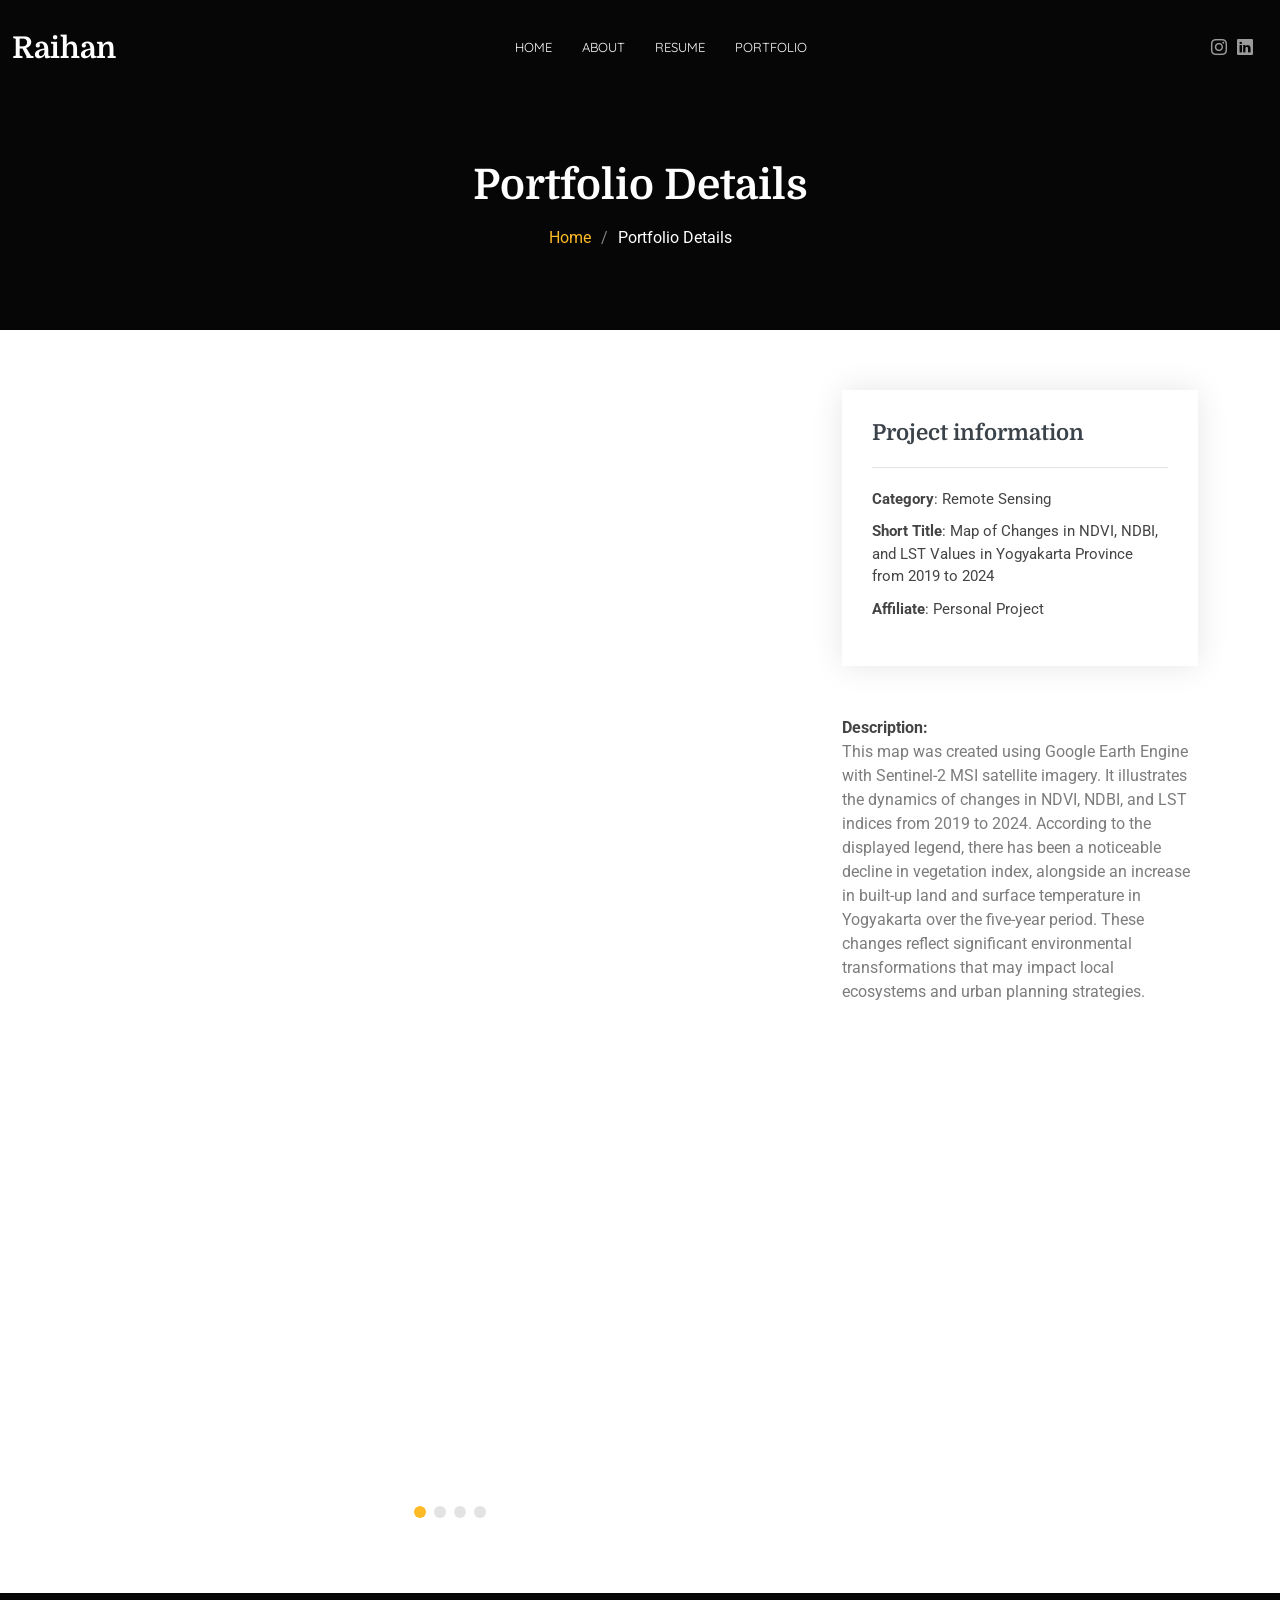
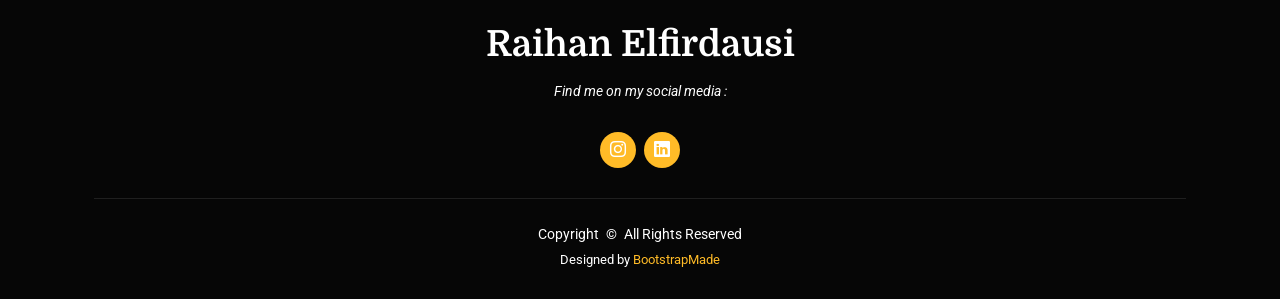
==== Bali3D - Copy.html @ c1185184 "upload awal" ====
<!DOCTYPE html>
<html lang="en">

<head>
  <meta charset="utf-8">
  <meta content="width=device-width, initial-scale=1.0" name="viewport">
  <title>Portfolio Details - Raihan Elfirdausi</title>
  <meta name="description" content="">
  <meta name="keywords" content="">

  <!-- Favicons -->
  <link href="assets/img/favicon.png" rel="icon">
  <link href="assets/img/apple-touch-icon.png" rel="apple-touch-icon">

  <!-- Fonts -->
  <link href="https://fonts.googleapis.com" rel="preconnect">
  <link href="https://fonts.gstatic.com" rel="preconnect" crossorigin>
  <link href="https://fonts.googleapis.com/css2?family=Roboto:ital,wght@0,100;0,300;0,400;0,500;0,700;0,900;1,100;1,300;1,400;1,500;1,700;1,900&family=Quicksand:wght@300;400;500;600;700&family=Domine:wght@400;500;600;700&display=swap" rel="stylesheet">

  <!-- Vendor CSS Files -->
  <link href="assets/vendor/bootstrap/css/bootstrap.min.css" rel="stylesheet">
  <link href="assets/vendor/bootstrap-icons/bootstrap-icons.css" rel="stylesheet">
  <link href="assets/vendor/aos/aos.css" rel="stylesheet">
  <link href="assets/vendor/swiper/swiper-bundle.min.css" rel="stylesheet">
  <link href="assets/vendor/glightbox/css/glightbox.min.css" rel="stylesheet">

  <!-- Main CSS File -->
  <link href="assets/css/main.css" rel="stylesheet">

  <!-- =======================================================
  * Template Name: Laura
  * Template URL: https://bootstrapmade.com/laura-free-creative-bootstrap-theme/
  * Updated: Aug 07 2024 with Bootstrap v5.3.3
  * Author: BootstrapMade.com
  * License: https://bootstrapmade.com/license/
  ======================================================== -->
</head>

<body class="portfolio-details-page">

  <header id="header" class="header d-flex align-items-center fixed-top">
    <div class="container-fluid position-relative d-flex align-items-center justify-content-between">

      <a href="index.html" class="logo d-flex align-items-center me-auto me-xl-0">
        <!-- Uncomment the line below if you also wish to use an image logo -->
        <!-- <img src="assets/img/logo.png" alt=""> -->
        <h1 class="sitename">Raihan</h1>
      </a>

      <nav id="navmenu" class="navmenu">
        <ul>
          <li><a href="index.html">Home</a></li>
          <li><a href="index.html">About</a></li>
          <li><a href="index.html">Resume</a></li>
          <li><a href="index.html">Portfolio</a></li>
         
        <i class="mobile-nav-toggle d-xl-none bi bi-list"></i>
      </nav>

      <div class="header-social-links">
        <a href="https://www.instagram.com/raihanelfirdaus/"><i class="bi bi-instagram"></i></a>
        <a href="https://www.linkedin.com/in/raihan-elfirdausi/"><i class="bi bi-linkedin"></i></a>
      </div>

    </div>
  </header>

  <main class="main">

    <!-- Page Title -->
    <div class="page-title dark-background">
      <div class="container position-relative">
        <h1>Portfolio Details</h1>
        <p> </p>
        <nav class="breadcrumbs">
          <ol>
            <li><a href="index.html">Home</a></li>
            <li class="current">Portfolio Details</li>
          </ol>
        </nav>
      </div>
    </div><!-- End Page Title -->

    <!-- Portfolio Details Section -->
    <section id="portfolio-details" class="portfolio-details section">

      <div class="container" data-aos="fade-up" data-aos-delay="100">

        <div class="row gy-4">

          <div class="col-lg-8">
            <div class="portfolio-details-slider swiper init-swiper">

              <script type="application/json" class="swiper-config">
                {
                  "loop": true,
                  "speed": 600,
                  "autoplay": {
                    "delay": 5000
                  },
                  "slidesPerView": "auto",
                  "pagination": {
                    "el": ".swiper-pagination",
                    "type": "bullets",
                    "clickable": true
                  }
                }
              </script>

              <div class="swiper-wrapper align-items-center">

                <div class="swiper-slide">
                  <img src="assets/img/portfolio/IndeksYogyakarta.png" alt="">
                </div>


              </div>
              <div class="swiper-pagination"></div>
            </div>
          </div>

          <div class="col-lg-4">
            <div class="portfolio-info" data-aos="fade-up" data-aos-delay="200">
              <h3>Project information</h3>
              <ul>
                <li><strong>Category</strong>: Remote Sensing</li>
                <li><strong>Short Title</strong>: Map of Changes in NDVI, NDBI, and LST Values in Yogyakarta Province from 2019 to 2024</li>
                <li><strong>Affiliate</strong>: Personal Project</li>
              </ul>
            </div>
            <div class="portfolio-description" data-aos="fade-up" data-aos-delay="300">
              <h2></h2>
              <strong>Description:</strong></li>
              <p>
                This map was created using Google Earth Engine with Sentinel-2 MSI satellite imagery. It illustrates the dynamics of changes in NDVI, NDBI, and LST indices from 2019 to 2024. According to the displayed legend, there has been a noticeable decline in vegetation index, alongside an increase in built-up land and surface temperature in Yogyakarta over the five-year period. These changes reflect significant environmental transformations that may impact local ecosystems and urban planning strategies.
              </p>
            </div>
          </div>

        </div>

      </div>

    </section><!-- /Portfolio Details Section -->
  <!-- Portfolio Details Section -->
  <section id="portfolio-details" class="portfolio-details section">

    <div class="container" data-aos="fade-up" data-aos-delay="100">

      <div class="row gy-4">

        <div class="col-lg-8">
          <div class="portfolio-details-slider swiper init-swiper">

            <script type="application/json" class="swiper-config">
              {
                "loop": true,
                "speed": 600,
                "autoplay": {
                  "delay": 5000
                },
                "slidesPerView": "auto",
                "pagination": {
                  "el": ".swiper-pagination",
                  "type": "bullets",
                  "clickable": true
                }
              }
            </script>

            <div class="swiper-wrapper align-items-center">

              <div class="swiper-slide">
                <img src="assets/img/portfolio/Peta Perubahan Luasan Mangrove Rempang 2019-2024.png" alt="">
              </div>

              <div class="swiper-slide">
                <img src="assets/img/portfolio/GEE Blue Carbon Teluk Benoa.png" alt="">
              </div>

              <div class="swiper-slide">
                <img src="assets/img/portfolio/Peta Contour Bali.png" alt="">
              </div>

              <div class="swiper-slide">
                <img src="assets/img/portfolio/books-1.jpg" alt="">
              </div>

            </div>
            <div class="swiper-pagination"></div>
          </div>
        </div>
  </main>

  <footer id="footer" class="footer position-relative dark-background">
    <div class="container">
      <h3 class="sitename">Raihan Elfirdausi<br></h3>
      <p>Find me on my social media :</p>
      <div class="social-links d-flex justify-content-center">
        <a href="https://www.instagram.com/raihanelfirdaus/"><i class="bi bi-instagram"></i></a>
        <a href="https://www.linkedin.com/in/raihan-elfirdausi/"><i class="bi bi-linkedin"></i></a>
      </div>
      <div class="container">
        <div class="copyright">
          <span>Copyright</span> <strong class="px-1 sitename">©</strong> <span>All Rights Reserved</span>
        </div>
        <div class="credits">
          <!-- All the links in the footer should remain intact. -->
          <!-- You can delete the links only if you've purchased the pro version. -->
          <!-- Licensing information: https://bootstrapmade.com/license/ -->
          <!-- Purchase the pro version with working PHP/AJAX contact form: [buy-url] -->
          Designed by <a href="https://bootstrapmade.com/">BootstrapMade</a>
        </div>
      </div>
    </div>
  </footer>

  <!-- Scroll Top -->
  <a href="#" id="scroll-top" class="scroll-top d-flex align-items-center justify-content-center"><i class="bi bi-arrow-up-short"></i></a>

  <!-- Preloader -->
  <div id="preloader"></div>

  <!-- Vendor JS Files -->
  <script src="assets/vendor/bootstrap/js/bootstrap.bundle.min.js"></script>
  <script src="assets/vendor/php-email-form/validate.js"></script>
  <script src="assets/vendor/aos/aos.js"></script>
  <script src="assets/vendor/swiper/swiper-bundle.min.js"></script>
  <script src="assets/vendor/glightbox/js/glightbox.min.js"></script>
  <script src="assets/vendor/imagesloaded/imagesloaded.pkgd.min.js"></script>
  <script src="assets/vendor/isotope-layout/isotope.pkgd.min.js"></script>

  <!-- Main JS File -->
  <script src="assets/js/main.js"></script>

</body>

</html>
---- assets/css/main.css ----
/**
* Template Name: Laura
* Template URL: https://bootstrapmade.com/laura-free-creative-bootstrap-theme/
* Updated: Aug 07 2024 with Bootstrap v5.3.3
* Author: BootstrapMade.com
* License: https://bootstrapmade.com/license/
*/

/*--------------------------------------------------------------
# Font & Color Variables
# Help: https://bootstrapmade.com/color-system/
--------------------------------------------------------------*/
/* Fonts */
:root {
  --default-font: "Roboto",  system-ui, -apple-system, "Segoe UI", Roboto, "Helvetica Neue", Arial, "Noto Sans", "Liberation Sans", sans-serif, "Apple Color Emoji", "Segoe UI Emoji", "Segoe UI Symbol", "Noto Color Emoji";
  --heading-font: "Domine",  sans-serif;
  --nav-font: "Quicksand",  sans-serif;
}

/* Global Colors - The following color variables are used throughout the website. Updating them here will change the color scheme of the entire website */
:root { 
  --background-color: #ffffff; /* Background color for the entire website, including individual sections */
  --default-color: #444444; /* Default color used for the majority of the text content across the entire website */
  --heading-color: #3b434a; /* Color for headings, subheadings and title throughout the website */
  --accent-color: #ffbb27; /* Accent color that represents your brand on the website. It's used for buttons, links, and other elements that need to stand out */
  --surface-color: #ffffff; /* The surface color is used as a background of boxed elements within sections, such as cards, icon boxes, or other elements that require a visual separation from the global background. */
  --contrast-color: #000000; /* Contrast color for text, ensuring readability against backgrounds of accent, heading, or default colors. */
}

/* Nav Menu Colors - The following color variables are used specifically for the navigation menu. They are separate from the global colors to allow for more customization options */
:root {
  --nav-color: #ffffff;  /* The default color of the main navmenu links */
  --nav-hover-color: #ffbb27; /* Applied to main navmenu links when they are hovered over or active */
  --nav-mobile-background-color: #ffffff; /* Used as the background color for mobile navigation menu */
  --nav-dropdown-background-color: #ffffff; /* Used as the background color for dropdown items that appear when hovering over primary navigation items */
  --nav-dropdown-color: #444444; /* Used for navigation links of the dropdown items in the navigation menu. */
  --nav-dropdown-hover-color: #ffbb27; /* Similar to --nav-hover-color, this color is applied to dropdown navigation links when they are hovered over. */
}

/* Color Presets - These classes override global colors when applied to any section or element, providing reuse of the sam color scheme. */

.light-background {
  --background-color: #f9f9f9;
  --surface-color: #ffffff;
}

.dark-background {
  --background-color: #060606;
  --default-color: #ffffff;
  --heading-color: #ffffff;
  --surface-color: #252525;
  --contrast-color: #ffffff;
}

/* Smooth scroll */
:root {
  scroll-behavior: smooth;
}

/*--------------------------------------------------------------
# General Styling & Shared Classes
--------------------------------------------------------------*/
body {
  color: var(--default-color);
  background-color: var(--background-color);
  font-family: var(--default-font);
}

a {
  color: var(--accent-color);
  text-decoration: none;
  transition: 0.3s;
}

a:hover {
  color: color-mix(in srgb, var(--accent-color), transparent 25%);
  text-decoration: none;
}

h1,
h2,
h3,
h4,
h5,
h6 {
  color: var(--heading-color);
  font-family: var(--heading-font);
}

/* PHP Email Form Messages
------------------------------*/
.php-email-form .error-message {
  display: none;
  background: #df1529;
  color: #ffffff;
  text-align: left;
  padding: 15px;
  margin-bottom: 24px;
  font-weight: 600;
}

.php-email-form .sent-message {
  display: none;
  color: #ffffff;
  background: #059652;
  text-align: center;
  padding: 15px;
  margin-bottom: 24px;
  font-weight: 600;
}

.php-email-form .loading {
  display: none;
  background: var(--surface-color);
  text-align: center;
  padding: 15px;
  margin-bottom: 24px;
}

.php-email-form .loading:before {
  content: "";
  display: inline-block;
  border-radius: 50%;
  width: 24px;
  height: 24px;
  margin: 0 10px -6px 0;
  border: 3px solid var(--accent-color);
  border-top-color: var(--surface-color);
  animation: php-email-form-loading 1s linear infinite;
}

@keyframes php-email-form-loading {
  0% {
    transform: rotate(0deg);
  }

  100% {
    transform: rotate(360deg);
  }
}

/*--------------------------------------------------------------
# Global Header
--------------------------------------------------------------*/
.header {
  --background-color: rgba(0, 0, 0, 0);
  --default-color: #ffffff;
  --heading-color: #ffffff;
  color: var(--default-color);
  background-color: var(--background-color);
  padding: 20px 0;
  transition: all 0.5s;
  z-index: 997;
}

.header .logo {
  line-height: 1;
}

.header .logo img {
  max-height: 36px;
  margin-right: 8px;
}

.header .logo h1 {
  font-size: 30px;
  margin: 0;
  font-weight: 700;
  color: var(--heading-color);
}

.header .header-social-links {
  padding-right: 15px;
}

.header .header-social-links a {
  color: color-mix(in srgb, var(--default-color), transparent 40%);
  padding-left: 6px;
  display: inline-block;
  transition: 0.3s;
  font-size: 16px;
}

.header .header-social-links a:hover {
  color: var(--accent-color);
}

.header .header-social-links a i {
  line-height: 0px;
}

@media (max-width: 1200px) {
  .header .logo {
    order: 1;
  }

  .header .header-social-links {
    order: 2;
  }

  .header .navmenu {
    order: 3;
  }
}

.scrolled .header {
  box-shadow: 0px 0 18px rgba(0, 0, 0, 0.1);
  padding: 12px 0;
}

/* Global Header on Scroll
------------------------------*/
.scrolled .header {
  --background-color: rgba(0, 0, 0, 0.8);
}

/*--------------------------------------------------------------
# Navigation Menu
--------------------------------------------------------------*/
/* Navmenu - Desktop */
@media (min-width: 1200px) {
  .navmenu {
    padding: 0;
  }

  .navmenu ul {
    margin: 0;
    padding: 0;
    display: flex;
    list-style: none;
    align-items: center;
  }

  .navmenu li {
    position: relative;
  }

  .navmenu a,
  .navmenu a:focus {
    color: var(--nav-color);
    padding: 18px 15px;
    font-size: 13px;
    text-transform: uppercase;
    font-family: var(--nav-font);
    font-weight: 400;
    display: flex;
    align-items: center;
    justify-content: space-between;
    white-space: nowrap;
    transition: 0.3s;
  }

  .navmenu a i,
  .navmenu a:focus i {
    font-size: 12px;
    line-height: 0;
    margin-left: 5px;
    transition: 0.3s;
  }

  .navmenu li:last-child a {
    padding-right: 0;
  }

  .navmenu li:hover>a,
  .navmenu .active,
  .navmenu .active:focus {
    color: var(--nav-hover-color);
  }

  .navmenu .dropdown ul {
    margin: 0;
    padding: 10px 0;
    background: var(--nav-dropdown-background-color);
    display: block;
    position: absolute;
    visibility: hidden;
    left: 14px;
    top: 130%;
    opacity: 0;
    transition: 0.3s;
    border-radius: 4px;
    z-index: 99;
    box-shadow: 0px 0px 30px rgba(0, 0, 0, 0.1);
  }

  .navmenu .dropdown ul li {
    min-width: 200px;
  }

  .navmenu .dropdown ul a {
    padding: 10px 20px;
    font-size: 15px;
    text-transform: none;
    color: var(--nav-dropdown-color);
  }

  .navmenu .dropdown ul a i {
    font-size: 12px;
  }

  .navmenu .dropdown ul a:hover,
  .navmenu .dropdown ul .active:hover,
  .navmenu .dropdown ul li:hover>a {
    color: var(--nav-dropdown-hover-color);
  }

  .navmenu .dropdown:hover>ul {
    opacity: 1;
    top: 100%;
    visibility: visible;
  }

  .navmenu .dropdown .dropdown ul {
    top: 0;
    left: -90%;
    visibility: hidden;
  }

  .navmenu .dropdown .dropdown:hover>ul {
    opacity: 1;
    top: 0;
    left: -100%;
    visibility: visible;
  }
}

/* Navmenu - Mobile */
@media (max-width: 1199px) {
  .mobile-nav-toggle {
    color: var(--nav-color);
    font-size: 28px;
    line-height: 0;
    margin-right: 10px;
    cursor: pointer;
    transition: color 0.3s;
  }

  .navmenu {
    padding: 0;
    z-index: 9997;
  }

  .navmenu ul {
    display: none;
    list-style: none;
    position: absolute;
    inset: 60px 20px 20px 20px;
    padding: 10px 0;
    margin: 0;
    border-radius: 6px;
    background-color: var(--nav-mobile-background-color);
    overflow-y: auto;
    transition: 0.3s;
    z-index: 9998;
    box-shadow: 0px 0px 30px rgba(0, 0, 0, 0.1);
  }

  .navmenu a,
  .navmenu a:focus {
    color: var(--nav-dropdown-color);
    padding: 10px 20px;
    font-family: var(--nav-font);
    font-size: 17px;
    font-weight: 500;
    display: flex;
    align-items: center;
    justify-content: space-between;
    white-space: nowrap;
    transition: 0.3s;
  }

  .navmenu a i,
  .navmenu a:focus i {
    font-size: 12px;
    line-height: 0;
    margin-left: 5px;
    width: 30px;
    height: 30px;
    display: flex;
    align-items: center;
    justify-content: center;
    border-radius: 50%;
    transition: 0.3s;
    background-color: color-mix(in srgb, var(--accent-color), transparent 90%);
  }

  .navmenu a i:hover,
  .navmenu a:focus i:hover {
    background-color: var(--accent-color);
    color: var(--contrast-color);
  }

  .navmenu a:hover,
  .navmenu .active,
  .navmenu .active:focus {
    color: var(--nav-dropdown-hover-color);
  }

  .navmenu .active i,
  .navmenu .active:focus i {
    background-color: var(--accent-color);
    color: var(--contrast-color);
    transform: rotate(180deg);
  }

  .navmenu .dropdown ul {
    position: static;
    display: none;
    z-index: 99;
    padding: 10px 0;
    margin: 10px 20px;
    background-color: var(--nav-dropdown-background-color);
    border: 1px solid color-mix(in srgb, var(--default-color), transparent 90%);
    box-shadow: none;
    transition: all 0.5s ease-in-out;
  }

  .navmenu .dropdown ul ul {
    background-color: rgba(33, 37, 41, 0.1);
  }

  .navmenu .dropdown>.dropdown-active {
    display: block;
    background-color: rgba(33, 37, 41, 0.03);
  }

  .mobile-nav-active {
    overflow: hidden;
  }

  .mobile-nav-active .mobile-nav-toggle {
    color: #fff;
    position: absolute;
    font-size: 32px;
    top: 15px;
    right: 15px;
    margin-right: 0;
    z-index: 9999;
  }

  .mobile-nav-active .navmenu {
    position: fixed;
    overflow: hidden;
    inset: 0;
    background: rgba(33, 37, 41, 0.8);
    transition: 0.3s;
  }

  .mobile-nav-active .navmenu>ul {
    display: block;
  }
}

/*--------------------------------------------------------------
# Global Footer
--------------------------------------------------------------*/
.footer {
  color: var(--default-color);
  background-color: var(--background-color);
  font-size: 14px;
  text-align: center;
  padding: 30px 0;
  position: relative;
}

.footer h3 {
  font-size: 36px;
  font-weight: 700;
  position: relative;
  padding: 0;
  margin: 0 0 15px 0;
}

.footer p {
  font-size: 15;
  font-style: italic;
  padding: 0;
  margin: 0 0 30px 0;
}

.footer .social-links {
  margin: 0 0 30px 0;
}

.footer .social-links a {
  font-size: 16px;
  display: flex;
  align-items: center;
  justify-content: center;
  background: var(--accent-color);
  color: var(--contrast-color);
  line-height: 1;
  margin: 0 4px;
  border-radius: 50%;
  text-align: center;
  width: 36px;
  height: 36px;
  transition: 0.3s;
}

.footer .social-links a:hover {
  background: color-mix(in srgb, var(--accent-color), transparent 20%);
  text-decoration: none;
}

.footer .copyright {
  padding-top: 25px;
  border-top: 1px solid color-mix(in srgb, var(--default-color), transparent 90%);
}

.footer .credits {
  font-size: 13px;
  padding-top: 5px;
}

/*--------------------------------------------------------------
# Preloader
--------------------------------------------------------------*/
#preloader {
  position: fixed;
  inset: 0;
  z-index: 999999;
  overflow: hidden;
  background: var(--background-color);
  transition: all 0.6s ease-out;
}

#preloader:before {
  content: "";
  position: fixed;
  top: calc(50% - 30px);
  left: calc(50% - 30px);
  border: 6px solid #ffffff;
  border-color: var(--accent-color) transparent var(--accent-color) transparent;
  border-radius: 50%;
  width: 60px;
  height: 60px;
  animation: animate-preloader 1.5s linear infinite;
}

@keyframes animate-preloader {
  0% {
    transform: rotate(0deg);
  }

  100% {
    transform: rotate(360deg);
  }
}

/*--------------------------------------------------------------
# Scroll Top Button
--------------------------------------------------------------*/
.scroll-top {
  position: fixed;
  visibility: hidden;
  opacity: 0;
  right: 15px;
  bottom: -15px;
  z-index: 99999;
  background-color: var(--accent-color);
  width: 44px;
  height: 44px;
  border-radius: 50px;
  transition: all 0.4s;
}

.scroll-top i {
  font-size: 24px;
  color: var(--contrast-color);
  line-height: 0;
}

.scroll-top:hover {
  background-color: color-mix(in srgb, var(--accent-color), transparent 20%);
  color: var(--contrast-color);
}

.scroll-top.active {
  visibility: visible;
  opacity: 1;
  bottom: 15px;
}

/*--------------------------------------------------------------
# Disable aos animation delay on mobile devices
--------------------------------------------------------------*/
@media screen and (max-width: 768px) {
  [data-aos-delay] {
    transition-delay: 0 !important;
  }
}

/*--------------------------------------------------------------
# Global Page Titles & Breadcrumbs
--------------------------------------------------------------*/
.page-title {
  color: var(--default-color);
  background-color: var(--background-color);
  background-size: cover;
  background-position: center;
  background-repeat: no-repeat;
  padding: 160px 0 80px 0;
  text-align: center;
  position: relative;
}

.page-title h1 {
  font-size: 42px;
  font-weight: 700;
  margin-bottom: 10px;
}

.page-title .breadcrumbs ol {
  display: flex;
  flex-wrap: wrap;
  list-style: none;
  justify-content: center;
  padding: 0;
  margin: 0;
  font-size: 16px;
  font-weight: 400;
}

.page-title .breadcrumbs ol li+li {
  padding-left: 10px;
}

.page-title .breadcrumbs ol li+li::before {
  content: "/";
  display: inline-block;
  padding-right: 10px;
  color: color-mix(in srgb, var(--default-color), transparent 50%);
}

/*--------------------------------------------------------------
# Global Sections
--------------------------------------------------------------*/
section,
.section {
  color: var(--default-color);
  background-color: var(--background-color);
  padding: 60px 0;
  scroll-margin-top: 80px;
  overflow: clip;
}

@media (max-width: 1199px) {

  section,
  .section {
    scroll-margin-top: 60px;
  }
}

/*--------------------------------------------------------------
# Global Section Titles
--------------------------------------------------------------*/
.section-title {
  text-align: center;
  padding: 30px 0;
  margin-bottom: 30px;
  position: relative;
}

.section-title h2 {
  font-size: 32px;
  font-weight: 700;
  text-transform: uppercase;
  margin-bottom: 20px;
  padding-bottom: 0;
  position: relative;
  z-index: 2;
}

.section-title span {
  position: absolute;
  top: 4px;
  color: color-mix(in srgb, var(--heading-color), transparent 95%);
  left: 0;
  right: 0;
  z-index: 1;
  font-weight: 700;
  font-size: 52px;
  text-transform: uppercase;
  line-height: 1;
}

.section-title p {
  margin-bottom: 0;
  position: relative;
  z-index: 2;
}

@media (max-width: 575px) {
  .section-title h2 {
    font-size: 28px;
    margin-bottom: 15px;
  }

  .section-title span {
    font-size: 38px;
  }
}

/*--------------------------------------------------------------
# Hero Section
--------------------------------------------------------------*/
.hero {
  width: 100%;
  min-height: 100vh;
  position: relative;
  padding: 120px 0 60px 0;
  display: flex;
  align-items: center;
  justify-content: center;
}

.hero:before {
  content: "";
  background: color-mix(in srgb, var(--background-color), transparent 30%);
  position: absolute;
  inset: 0;
  z-index: 2;
}

.hero img {
  position: absolute;
  inset: 0;
  display: block;
  width: 100%;
  height: 100%;
  object-fit: cover;
  z-index: 1;
}

.hero .container {
  position: relative;
  z-index: 3;
}

.hero h2 {
  margin: 0;
  font-size: 36px;
  font-weight: 700;
  line-height: 56px;
}

.hero p {
  color: color-mix(in srgb, var(--default-color), transparent 20%);
  margin: 10px 0 0 0;
  font-size: 16px;
  font-weight: 500;
  letter-spacing: 1px;
}

@media (max-width: 640px) {
  .hero h1 {
    font-size: 30px;
    line-height: 36px;
  }
}

.hero .btn-scroll {
  transition: 0.4s;
  color: color-mix(in srgb, var(--default-color), transparent 60%);
  display: block;
  margin-top: 30px;
  animation: btn-up-down 1s ease-in-out infinite alternate-reverse both;
}

.hero .btn-scroll i {
  font-size: 48px;
}

.hero .btn-scroll:hover {
  color: var(--accent-color);
}

@keyframes btn-up-down {
  0% {
    transform: translateY(5px);
  }

  100% {
    transform: translateY(-5px);
  }
}

/*--------------------------------------------------------------
# About Section
--------------------------------------------------------------*/
.about .content h2 {
  font-weight: 700;
  font-size: 24px;
}

.about .content ul {
  list-style: none;
  padding: 0;
}

.about .content ul li {
  margin-bottom: 20px;
  display: flex;
  align-items: center;
}

.about .content ul strong {
  margin-right: 10px;
}

.about .content ul i {
  font-size: 16px;
  margin-right: 5px;
  color: var(--accent-color);
  line-height: 0;
}

/*--------------------------------------------------------------
# Resume Section
--------------------------------------------------------------*/
.resume .resume-title {
  color: var(--heading-color);
  font-size: 26px;
  font-weight: 700;
  margin-top: 20px;
  margin-bottom: 20px;
}

.resume .resume-item {
  padding: 0 0 20px 20px;
  margin-top: -2px;
  border-left: 2px solid var(--accent-color);
  position: relative;
}

.resume .resume-item h4 {
  line-height: 18px;
  font-size: 18px;
  font-weight: 600;
  text-transform: uppercase;
  color: color-mix(in srgb, var(--default-color), transparent 20%);
  margin-bottom: 10px;
}

.resume .resume-item h5 {
  font-size: 16px;
  padding: 5px 15px;
  display: inline-block;
  font-weight: 600;
  margin-bottom: 10px;
}

.resume .resume-item ul {
  padding-left: 20px;
}

.resume .resume-item ul li {
  padding-bottom: 10px;
}

.resume .resume-item:last-child {
  padding-bottom: 0;
}

.resume .resume-item::before {
  content: "";
  position: absolute;
  width: 16px;
  height: 16px;
  border-radius: 50px;
  left: -9px;
  top: 0;
  background: var(--background-color);
  border: 2px solid var(--accent-color);
}

/*--------------------------------------------------------------
# Services Section
--------------------------------------------------------------*/
.services .service-item {
  background-color: var(--surface-color);
  box-shadow: 0px 0 25px 0 rgba(0, 0, 0, 0.1);
  padding: 50px 30px;
  transition: all 0.3s ease-in-out;
  height: 100%;
  position: relative;
  z-index: 1;
}

.services .service-item:before {
  content: "";
  position: absolute;
  background: var(--accent-color);
  inset: 100% 0 0 0;
  transition: all 0.3s;
  z-index: -1;
}

.services .service-item .icon {
  margin-bottom: 10px;
}

.services .service-item .icon i {
  color: var(--accent-color);
  font-size: 36px;
  transition: ease-in-out 0.3s;
}

.services .service-item h4 {
  font-weight: 700;
  margin-bottom: 15px;
  font-size: 20px;
}

.services .service-item h4 a {
  color: var(--heading-color);
  transition: ease-in-out 0.3s;
}

.services .service-item p {
  line-height: 24px;
  font-size: 14px;
  margin-bottom: 0;
  transition: ease-in-out 0.3s;
}

.services .service-item:hover h4 a,
.services .service-item:hover .icon i,
.services .service-item:hover p {
  color: var(--contrast-color);
}

.services .service-item:hover:before {
  background: var(--accent-color);
  inset: 0;
  border-radius: 0px;
}

/*--------------------------------------------------------------
# Testimonials Section
--------------------------------------------------------------*/
.testimonials {
  padding: 80px 0;
  position: relative;
}

.testimonials:before {
  content: "";
  background: color-mix(in srgb, var(--background-color), transparent 30%);
  position: absolute;
  inset: 0;
  z-index: 2;
}

.testimonials .testimonials-bg {
  position: absolute;
  inset: 0;
  display: block;
  width: 100%;
  height: 100%;
  object-fit: cover;
  z-index: 1;
}

.testimonials .container {
  position: relative;
  z-index: 3;
}

.testimonials .testimonials-carousel,
.testimonials .testimonials-slider {
  overflow: hidden;
}

.testimonials .testimonial-item {
  text-align: center;
}

.testimonials .testimonial-item .testimonial-img {
  width: 100px;
  border-radius: 50%;
  border: 6px solid color-mix(in srgb, var(--default-color), transparent 85%);
  margin: 0 auto;
}

.testimonials .testimonial-item h3 {
  font-size: 20px;
  font-weight: bold;
  margin: 10px 0 5px 0;
}

.testimonials .testimonial-item h4 {
  font-size: 14px;
  margin: 0 0 15px 0;
  color: color-mix(in srgb, var(--default-color), transparent 40%);
}

.testimonials .testimonial-item .stars {
  margin-bottom: 15px;
}

.testimonials .testimonial-item .stars i {
  color: #ffc107;
  margin: 0 1px;
}

.testimonials .testimonial-item .quote-icon-left,
.testimonials .testimonial-item .quote-icon-right {
  color: color-mix(in srgb, var(--default-color), transparent 40%);
  font-size: 26px;
  line-height: 0;
}

.testimonials .testimonial-item .quote-icon-left {
  display: inline-block;
  left: -5px;
  position: relative;
}

.testimonials .testimonial-item .quote-icon-right {
  display: inline-block;
  right: -5px;
  position: relative;
  top: 10px;
  transform: scale(-1, -1);
}

.testimonials .testimonial-item p {
  font-style: italic;
  margin: 0 auto 15px auto;
}

.testimonials .swiper-wrapper {
  height: auto;
}

.testimonials .swiper-pagination {
  margin-top: 20px;
  position: relative;
}

.testimonials .swiper-pagination .swiper-pagination-bullet {
  width: 12px;
  height: 12px;
  background-color: color-mix(in srgb, var(--default-color), transparent 50%);
  opacity: 0.5;
}

.testimonials .swiper-pagination .swiper-pagination-bullet-active {
  background-color: var(--default-color);
  opacity: 1;
}

@media (min-width: 992px) {
  .testimonials .testimonial-item p {
    width: 80%;
  }
}

/*--------------------------------------------------------------
# Portfolio Section
--------------------------------------------------------------*/
.portfolio .portfolio-filters {
  padding: 0;
  margin: 0 auto 20px auto;
  list-style: none;
  text-align: center;
}

.portfolio .portfolio-filters li {
  cursor: pointer;
  display: inline-block;
  padding: 0;
  font-size: 18px;
  font-weight: 400;
  margin: 0 10px;
  line-height: 1;
  margin-bottom: 5px;
  transition: all 0.3s ease-in-out;
}

.portfolio .portfolio-filters li:hover,
.portfolio .portfolio-filters li.filter-active {
  color: var(--accent-color);
}

.portfolio .portfolio-filters li:first-child {
  margin-left: 0;
}

.portfolio .portfolio-filters li:last-child {
  margin-right: 0;
}

@media (max-width: 575px) {
  .portfolio .portfolio-filters li {
    font-size: 14px;
    margin: 0 5px;
  }
}

.portfolio .portfolio-content {
  position: relative;
  overflow: hidden;
}

.portfolio .portfolio-content img {
  transition: 0.3s;
}

.portfolio .portfolio-content .portfolio-info {
  opacity: 0;
  position: absolute;
  inset: 0;
  z-index: 3;
  transition: all ease-in-out 0.3s;
  background: rgba(0, 0, 0, 0.6);
  padding: 15px;
}

.portfolio .portfolio-content .portfolio-info h4 {
  font-size: 14px;
  padding: 5px 10px;
  font-weight: 400;
  color: #ffffff;
  display: inline-block;
  background-color: var(--accent-color);
}

.portfolio .portfolio-content .portfolio-info p {
  position: absolute;
  bottom: 10px;
  text-align: center;
  display: inline-block;
  left: 0;
  right: 0;
  font-size: 16px;
  font-weight: 600;
  color: rgba(255, 255, 255, 0.8);
}

.portfolio .portfolio-content .portfolio-info .preview-link,
.portfolio .portfolio-content .portfolio-info .details-link {
  position: absolute;
  left: calc(50% - 40px);
  font-size: 26px;
  top: calc(50% - 14px);
  color: #fff;
  transition: 0.3s;
  line-height: 1.2;
}

.portfolio .portfolio-content .portfolio-info .preview-link:hover,
.portfolio .portfolio-content .portfolio-info .details-link:hover {
  color: var(--accent-color);
}

.portfolio .portfolio-content .portfolio-info .details-link {
  left: 50%;
  font-size: 34px;
  line-height: 0;
}

.portfolio .portfolio-content:hover .portfolio-info {
  opacity: 1;
}

.portfolio .portfolio-content:hover img {
  transform: scale(1.1);
}

/*--------------------------------------------------------------
# Pricing Section
--------------------------------------------------------------*/
.pricing .pricing-item {
  background-color: var(--surface-color);
  box-shadow: 0px 5px 90px rgba(0, 0, 0, 0.1);
  padding: 40px 20px;
  text-align: center;
  border-radius: 8px;
  position: relative;
  overflow: hidden;
}

.pricing .pricing-item h3 {
  padding: 15px;
  margin-top: 15px;
  font-size: 18px;
  font-weight: 600;
}

.pricing .pricing-item h4 {
  color: var(--accent-color);
  font-size: 42px;
  font-family: var(--default-font);
  font-weight: 500;
}

.pricing .pricing-item h4 sup {
  font-size: 20px;
  top: -15px;
  left: -3px;
}

.pricing .pricing-item h4 span {
  color: color-mix(in srgb, var(--default-color), transparent 40%);
  font-size: 16px;
  font-weight: 300;
}

.pricing .pricing-item ul {
  padding: 20px 0;
  list-style: none;
  text-align: center;
  line-height: 20px;
  font-size: 14px;
}

.pricing .pricing-item ul li {
  padding-bottom: 16px;
}

.pricing .pricing-item ul .na {
  color: color-mix(in srgb, var(--default-color), transparent 60%);
  text-decoration: line-through;
}

.pricing .pricing-item .btn-wrap {
  padding: 15px;
  text-align: center;
}

.pricing .pricing-item .btn-buy {
  color: var(--accent-color);
  background-color: transparent;
  border: 2px solid var(--accent-color);
  display: inline-block;
  padding: 10px 40px 12px 40px;
  border-radius: 50px;
  font-size: 14px;
  font-family: var(--heading-font);
  font-weight: 600;
  transition: 0.3s;
}

.pricing .pricing-item .btn-buy:hover {
  background: var(--accent-color);
  color: var(--contrast-color);
}

.pricing .recommended .btn-buy {
  background: var(--accent-color);
  color: var(--contrast-color);
}

.pricing .recommended .btn-buy:hover {
  background: color-mix(in srgb, var(--accent-color), transparent 20%);
  border-color: color-mix(in srgb, var(--accent-color), transparent 20%);
}

.pricing .recommended-badge {
  position: absolute;
  top: 20px;
  left: 50%;
  transform: translateX(-50%);
  z-index: 1;
  font-size: 13px;
  padding: 3px 25px 6px 25px;
  background: color-mix(in srgb, var(--accent-color), transparent 92%);
  color: var(--accent-color);
  border-radius: 50px;
}

/*--------------------------------------------------------------
# Pricing 2 Section
--------------------------------------------------------------*/
.pricing-2 .pricing-item {
  border-bottom: 1px dashed color-mix(in srgb, var(--default-color), transparent 60%);
  width: 100%;
  height: 100%;
  padding: 0 0 15px 0;
}

.pricing-2 .pricing-item h3 {
  margin: 0;
  font-size: 20px;
  font-weight: 600;
}

.pricing-2 .pricing-item h4 {
  margin: 0;
  font-size: 18px;
  color: var(--accent-color);
}

/*--------------------------------------------------------------
# Gallery Section
--------------------------------------------------------------*/
.gallery .gallery-item {
  overflow: hidden;
  border-right: 3px solid var(--background-color);
  border-bottom: 3px solid var(--background-color);
}

.gallery .gallery-item img {
  transition: all ease-in-out 0.4s;
}

.gallery .gallery-item:hover img {
  transform: scale(1.1);
}

/*--------------------------------------------------------------
# Contact Section
--------------------------------------------------------------*/
.contact .info-item i {
  font-size: 20px;
  color: var(--accent-color);
  font-size: 36px;
  display: flex;
  justify-content: center;
  align-items: center;
  border-radius: 4px;
  transition: all 0.3s ease-in-out;
}

.contact .info-item h3 {
  font-size: 24px;
  font-weight: 700;
  margin: 20px 0;
}

.contact .info-item p {
  padding: 0;
  margin-bottom: 0;
  font-size: 14px;
}

@media (min-width: 992px) {
  .contact .info-item.info-item-borders {
    border-left: 1px solid color-mix(in srgb, var(--default-color), transparent 85%);
    border-right: 1px solid color-mix(in srgb, var(--default-color), transparent 85%);
  }
}

.contact .php-email-form {
  box-shadow: 0px 0px 20px rgba(0, 0, 0, 0.1);
  padding: 30px;
  margin-top: 30px;
}

@media (max-width: 575px) {
  .contact .php-email-form {
    padding: 20px;
  }
}

.contact .php-email-form input[type=text],
.contact .php-email-form input[type=email],
.contact .php-email-form textarea {
  font-size: 14px;
  padding: 10px 15px;
  box-shadow: none;
  border-radius: 0;
  color: var(--default-color);
  background-color: color-mix(in srgb, var(--background-color), transparent 50%);
  border-color: color-mix(in srgb, var(--default-color), transparent 80%);
}

.contact .php-email-form input[type=text]:focus,
.contact .php-email-form input[type=email]:focus,
.contact .php-email-form textarea:focus {
  border-color: var(--accent-color);
}

.contact .php-email-form input[type=text]::placeholder,
.contact .php-email-form input[type=email]::placeholder,
.contact .php-email-form textarea::placeholder {
  color: color-mix(in srgb, var(--default-color), transparent 70%);
}

.contact .php-email-form button[type=submit] {
  color: var(--contrast-color);
  background: var(--accent-color);
  border: 0;
  padding: 10px 30px;
  transition: 0.4s;
  border-radius: 50px;
}

.contact .php-email-form button[type=submit]:hover {
  background: color-mix(in srgb, var(--accent-color), transparent 20%);
}

/*--------------------------------------------------------------
# Portfolio Details Section
--------------------------------------------------------------*/
.portfolio-details .portfolio-details-slider img {
  width: 100%;
}

.portfolio-details .portfolio-details-slider .swiper-pagination {
  margin-top: 20px;
  position: relative;
}

.portfolio-details .portfolio-details-slider .swiper-pagination .swiper-pagination-bullet {
  width: 12px;
  height: 12px;
  background-color: color-mix(in srgb, var(--default-color), transparent 85%);
  opacity: 1;
}

.portfolio-details .portfolio-details-slider .swiper-pagination .swiper-pagination-bullet-active {
  background-color: var(--accent-color);
}

.portfolio-details .portfolio-info {
  background-color: var(--surface-color);
  padding: 30px;
  box-shadow: 0px 0 30px rgba(0, 0, 0, 0.1);
}

.portfolio-details .portfolio-info h3 {
  font-size: 22px;
  font-weight: 700;
  margin-bottom: 20px;
  padding-bottom: 20px;
  border-bottom: 1px solid color-mix(in srgb, var(--default-color), transparent 85%);
}

.portfolio-details .portfolio-info ul {
  list-style: none;
  padding: 0;
  font-size: 15px;
}

.portfolio-details .portfolio-info ul li+li {
  margin-top: 10px;
}

.portfolio-details .portfolio-description {
  padding-top: 30px;
}

.portfolio-details .portfolio-description h2 {
  font-size: 26px;
  font-weight: 700;
  margin-bottom: 20px;
}

.portfolio-details .portfolio-description p {
  padding: 0;
  color: color-mix(in srgb, var(--default-color), transparent 30%);
}

/*--------------------------------------------------------------
# Service Details Section
--------------------------------------------------------------*/
.service-details .services-list {
  background-color: var(--surface-color);
  padding: 10px 30px;
  border: 1px solid color-mix(in srgb, var(--default-color), transparent 90%);
  margin-bottom: 20px;
}

.service-details .services-list a {
  display: block;
  line-height: 1;
  padding: 8px 0 8px 15px;
  border-left: 3px solid color-mix(in srgb, var(--default-color), transparent 70%);
  margin: 20px 0;
  color: color-mix(in srgb, var(--default-color), transparent 20%);
  transition: 0.3s;
}

.service-details .services-list a.active {
  color: var(--heading-color);
  font-weight: 700;
  border-color: var(--accent-color);
}

.service-details .services-list a:hover {
  border-color: var(--accent-color);
}

.service-details .services-img {
  margin-bottom: 20px;
}

.service-details h3 {
  font-size: 26px;
  font-weight: 700;
}

.service-details h4 {
  font-size: 20px;
  font-weight: 700;
}

.service-details p {
  font-size: 15px;
}

.service-details ul {
  list-style: none;
  padding: 0;
  font-size: 15px;
}

.service-details ul li {
  padding: 5px 0;
  display: flex;
  align-items: center;
}

.service-details ul i {
  font-size: 20px;
  margin-right: 8px;
  color: var(--accent-color);
}

/*--------------------------------------------------------------
# Starter Section Section
--------------------------------------------------------------*/
.starter-section {
  /* Add your styles here */
}
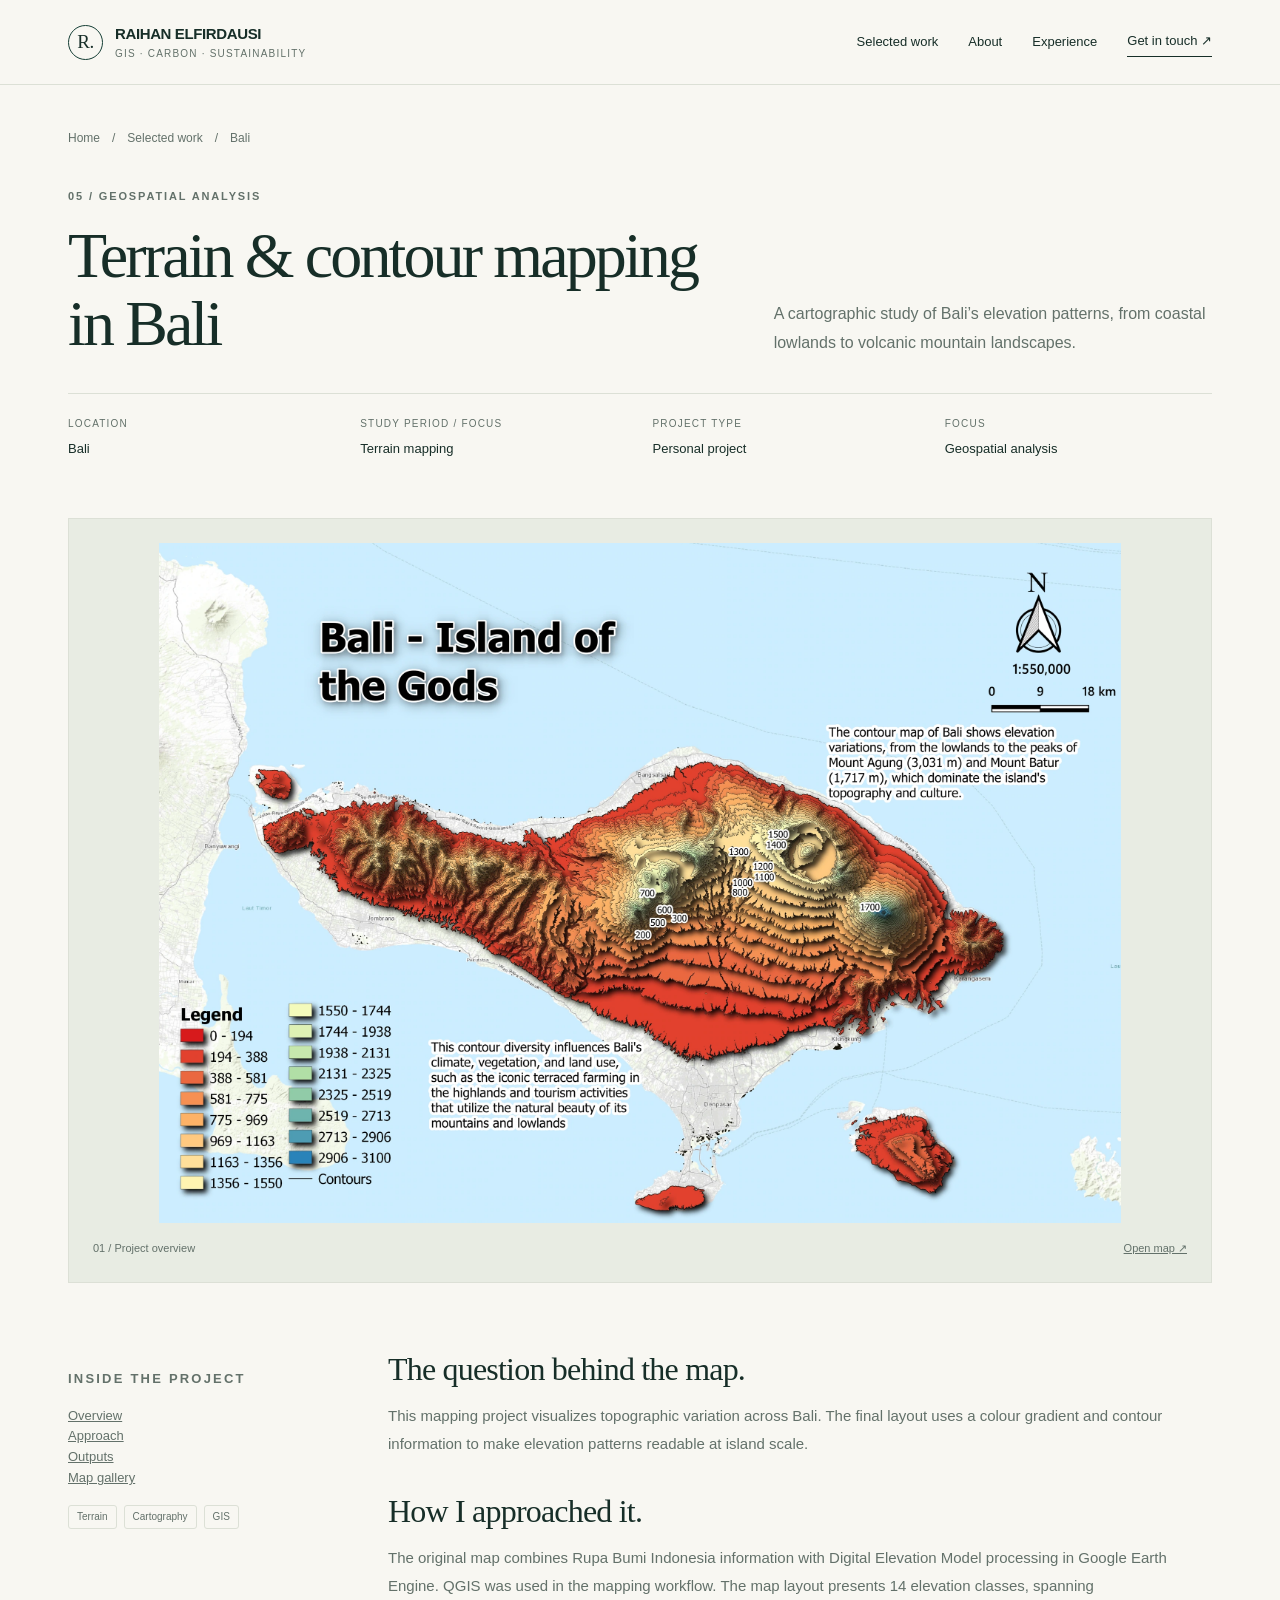
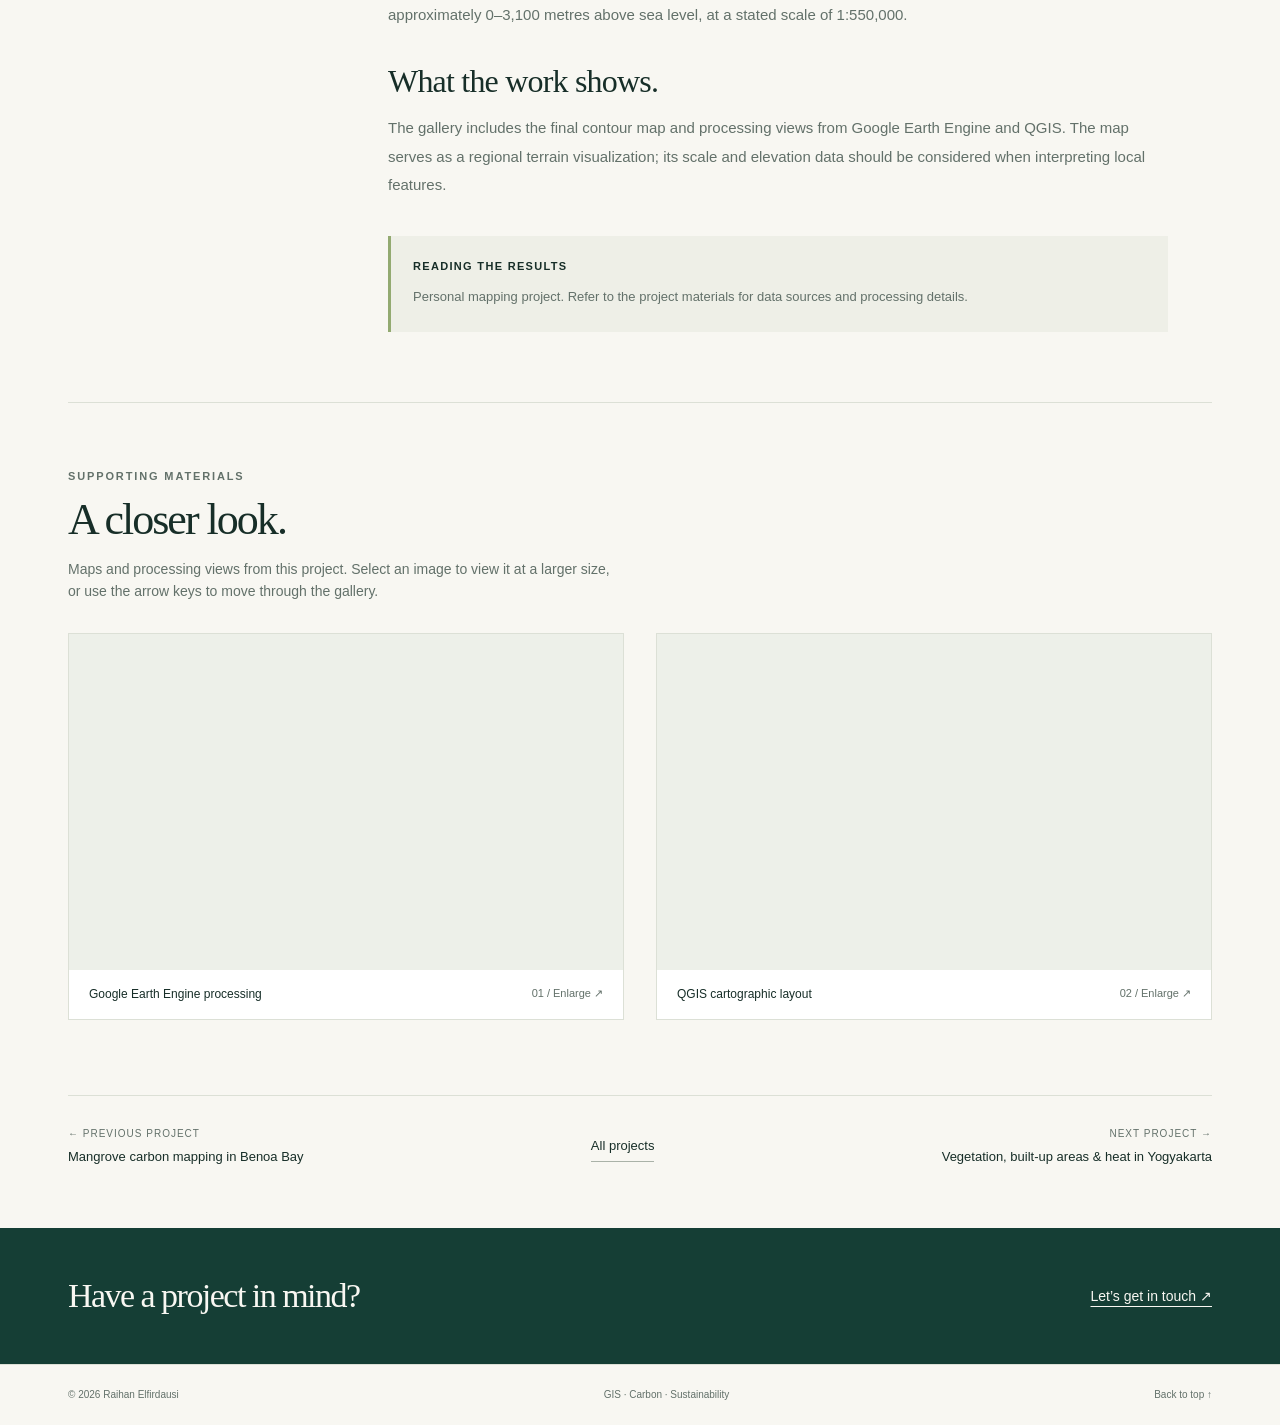
==== commit 5bc64b41: "Add files via upload Update portfolio design and project pages" ====
--- a/Bali3D - Copy.html
+++ b/Bali3D - Copy.html
@@ -1,238 +1 @@
-<!DOCTYPE html>
-<html lang="en">
-
-<head>
-  <meta charset="utf-8">
-  <meta content="width=device-width, initial-scale=1.0" name="viewport">
-  <title>Portfolio Details - Raihan Elfirdausi</title>
-  <meta name="description" content="">
-  <meta name="keywords" content="">
-
-  <!-- Favicons -->
-  <link href="assets/img/favicon.png" rel="icon">
-  <link href="assets/img/apple-touch-icon.png" rel="apple-touch-icon">
-
-  <!-- Fonts -->
-  <link href="https://fonts.googleapis.com" rel="preconnect">
-  <link href="https://fonts.gstatic.com" rel="preconnect" crossorigin>
-  <link href="https://fonts.googleapis.com/css2?family=Roboto:ital,wght@0,100;0,300;0,400;0,500;0,700;0,900;1,100;1,300;1,400;1,500;1,700;1,900&family=Quicksand:wght@300;400;500;600;700&family=Domine:wght@400;500;600;700&display=swap" rel="stylesheet">
-
-  <!-- Vendor CSS Files -->
-  <link href="assets/vendor/bootstrap/css/bootstrap.min.css" rel="stylesheet">
-  <link href="assets/vendor/bootstrap-icons/bootstrap-icons.css" rel="stylesheet">
-  <link href="assets/vendor/aos/aos.css" rel="stylesheet">
-  <link href="assets/vendor/swiper/swiper-bundle.min.css" rel="stylesheet">
-  <link href="assets/vendor/glightbox/css/glightbox.min.css" rel="stylesheet">
-
-  <!-- Main CSS File -->
-  <link href="assets/css/main.css" rel="stylesheet">
-
-  <!-- =======================================================
-  * Template Name: Laura
-  * Template URL: https://bootstrapmade.com/laura-free-creative-bootstrap-theme/
-  * Updated: Aug 07 2024 with Bootstrap v5.3.3
-  * Author: BootstrapMade.com
-  * License: https://bootstrapmade.com/license/
-  ======================================================== -->
-</head>
-
-<body class="portfolio-details-page">
-
-  <header id="header" class="header d-flex align-items-center fixed-top">
-    <div class="container-fluid position-relative d-flex align-items-center justify-content-between">
-
-      <a href="index.html" class="logo d-flex align-items-center me-auto me-xl-0">
-        <!-- Uncomment the line below if you also wish to use an image logo -->
-        <!-- <img src="assets/img/logo.png" alt=""> -->
-        <h1 class="sitename">Raihan</h1>
-      </a>
-
-      <nav id="navmenu" class="navmenu">
-        <ul>
-          <li><a href="index.html">Home</a></li>
-          <li><a href="index.html">About</a></li>
-          <li><a href="index.html">Resume</a></li>
-          <li><a href="index.html">Portfolio</a></li>
-         
-        <i class="mobile-nav-toggle d-xl-none bi bi-list"></i>
-      </nav>
-
-      <div class="header-social-links">
-        <a href="https://www.instagram.com/raihanelfirdaus/"><i class="bi bi-instagram"></i></a>
-        <a href="https://www.linkedin.com/in/raihan-elfirdausi/"><i class="bi bi-linkedin"></i></a>
-      </div>
-
-    </div>
-  </header>
-
-  <main class="main">
-
-    <!-- Page Title -->
-    <div class="page-title dark-background">
-      <div class="container position-relative">
-        <h1>Portfolio Details</h1>
-        <p> </p>
-        <nav class="breadcrumbs">
-          <ol>
-            <li><a href="index.html">Home</a></li>
-            <li class="current">Portfolio Details</li>
-          </ol>
-        </nav>
-      </div>
-    </div><!-- End Page Title -->
-
-    <!-- Portfolio Details Section -->
-    <section id="portfolio-details" class="portfolio-details section">
-
-      <div class="container" data-aos="fade-up" data-aos-delay="100">
-
-        <div class="row gy-4">
-
-          <div class="col-lg-8">
-            <div class="portfolio-details-slider swiper init-swiper">
-
-              <script type="application/json" class="swiper-config">
-                {
-                  "loop": true,
-                  "speed": 600,
-                  "autoplay": {
-                    "delay": 5000
-                  },
-                  "slidesPerView": "auto",
-                  "pagination": {
-                    "el": ".swiper-pagination",
-                    "type": "bullets",
-                    "clickable": true
-                  }
-                }
-              </script>
-
-              <div class="swiper-wrapper align-items-center">
-
-                <div class="swiper-slide">
-                  <img src="assets/img/portfolio/IndeksYogyakarta.png" alt="">
-                </div>
-
-
-              </div>
-              <div class="swiper-pagination"></div>
-            </div>
-          </div>
-
-          <div class="col-lg-4">
-            <div class="portfolio-info" data-aos="fade-up" data-aos-delay="200">
-              <h3>Project information</h3>
-              <ul>
-                <li><strong>Category</strong>: Remote Sensing</li>
-                <li><strong>Short Title</strong>: Map of Changes in NDVI, NDBI, and LST Values in Yogyakarta Province from 2019 to 2024</li>
-                <li><strong>Affiliate</strong>: Personal Project</li>
-              </ul>
-            </div>
-            <div class="portfolio-description" data-aos="fade-up" data-aos-delay="300">
-              <h2></h2>
-              <strong>Description:</strong></li>
-              <p>
-                This map was created using Google Earth Engine with Sentinel-2 MSI satellite imagery. It illustrates the dynamics of changes in NDVI, NDBI, and LST indices from 2019 to 2024. According to the displayed legend, there has been a noticeable decline in vegetation index, alongside an increase in built-up land and surface temperature in Yogyakarta over the five-year period. These changes reflect significant environmental transformations that may impact local ecosystems and urban planning strategies.
-              </p>
-            </div>
-          </div>
-
-        </div>
-
-      </div>
-
-    </section><!-- /Portfolio Details Section -->
-  <!-- Portfolio Details Section -->
-  <section id="portfolio-details" class="portfolio-details section">
-
-    <div class="container" data-aos="fade-up" data-aos-delay="100">
-
-      <div class="row gy-4">
-
-        <div class="col-lg-8">
-          <div class="portfolio-details-slider swiper init-swiper">
-
-            <script type="application/json" class="swiper-config">
-              {
-                "loop": true,
-                "speed": 600,
-                "autoplay": {
-                  "delay": 5000
-                },
-                "slidesPerView": "auto",
-                "pagination": {
-                  "el": ".swiper-pagination",
-                  "type": "bullets",
-                  "clickable": true
-                }
-              }
-            </script>
-
-            <div class="swiper-wrapper align-items-center">
-
-              <div class="swiper-slide">
-                <img src="assets/img/portfolio/Peta Perubahan Luasan Mangrove Rempang 2019-2024.png" alt="">
-              </div>
-
-              <div class="swiper-slide">
-                <img src="assets/img/portfolio/GEE Blue Carbon Teluk Benoa.png" alt="">
-              </div>
-
-              <div class="swiper-slide">
-                <img src="assets/img/portfolio/Peta Contour Bali.png" alt="">
-              </div>
-
-              <div class="swiper-slide">
-                <img src="assets/img/portfolio/books-1.jpg" alt="">
-              </div>
-
-            </div>
-            <div class="swiper-pagination"></div>
-          </div>
-        </div>
-  </main>
-
-  <footer id="footer" class="footer position-relative dark-background">
-    <div class="container">
-      <h3 class="sitename">Raihan Elfirdausi<br></h3>
-      <p>Find me on my social media :</p>
-      <div class="social-links d-flex justify-content-center">
-        <a href="https://www.instagram.com/raihanelfirdaus/"><i class="bi bi-instagram"></i></a>
-        <a href="https://www.linkedin.com/in/raihan-elfirdausi/"><i class="bi bi-linkedin"></i></a>
-      </div>
-      <div class="container">
-        <div class="copyright">
-          <span>Copyright</span> <strong class="px-1 sitename">©</strong> <span>All Rights Reserved</span>
-        </div>
-        <div class="credits">
-          <!-- All the links in the footer should remain intact. -->
-          <!-- You can delete the links only if you've purchased the pro version. -->
-          <!-- Licensing information: https://bootstrapmade.com/license/ -->
-          <!-- Purchase the pro version with working PHP/AJAX contact form: [buy-url] -->
-          Designed by <a href="https://bootstrapmade.com/">BootstrapMade</a>
-        </div>
-      </div>
-    </div>
-  </footer>
-
-  <!-- Scroll Top -->
-  <a href="#" id="scroll-top" class="scroll-top d-flex align-items-center justify-content-center"><i class="bi bi-arrow-up-short"></i></a>
-
-  <!-- Preloader -->
-  <div id="preloader"></div>
-
-  <!-- Vendor JS Files -->
-  <script src="assets/vendor/bootstrap/js/bootstrap.bundle.min.js"></script>
-  <script src="assets/vendor/php-email-form/validate.js"></script>
-  <script src="assets/vendor/aos/aos.js"></script>
-  <script src="assets/vendor/swiper/swiper-bundle.min.js"></script>
-  <script src="assets/vendor/glightbox/js/glightbox.min.js"></script>
-  <script src="assets/vendor/imagesloaded/imagesloaded.pkgd.min.js"></script>
-  <script src="assets/vendor/isotope-layout/isotope.pkgd.min.js"></script>
-
-  <!-- Main JS File -->
-  <script src="assets/js/main.js"></script>
-
-</body>
-
-</html>+<!doctype html><html lang="en"><head><meta charset="utf-8"><meta name="viewport" content="width=device-width,initial-scale=1"><meta http-equiv="refresh" content="0;url=Bali3D.html"><meta name="theme-color" content="#153e35"><meta name="description" content="Explore Raihan’s GIS, carbon and sustainability work."><title>Portfolio | Raihan Elfirdausi</title><link rel="stylesheet" href="assets/site.css"></head><body><a class="skip" href="#main">Skip to content</a><header><div class="wrap nav"><a class="brand" href="index.html#home" aria-label="Raihan Elfirdausi home"><span class="monogram">R.</span><span>RAIHAN ELFIRDAUSI<small>GIS · CARBON · SUSTAINABILITY</small></span></a><button class="menu" aria-expanded="false" aria-controls="navigation">Menu +</button><nav class="navlinks" id="navigation" aria-label="Main navigation"><a href="index.html#projects">Selected work</a><a href="index.html#about">About</a><a href="index.html#experience">Experience</a><a class="nav-contact" href="index.html#contact">Get in touch ↗</a></nav></div></header><main id="main"><section class="section"><div class="wrap"><p class="eyebrow sub">Raihan Elfirdausi / Portfolio</p><h1>Continue exploring.</h1><p>This page is now part of the updated portfolio.</p><div class="actions"><a class="button" href="Bali3D.html">View portfolio ↗</a></div></div></section></main><footer><div class="wrap footer-row"><span>© <span id="year">2026</span> Raihan Elfirdausi</span><span>GIS · Carbon · Sustainability</span><a href="index.html#home">Back to top ↑</a></div></footer><script src="assets/site.js"></script></body></html>
--- a/assets/site.css
+++ b/assets/site.css
@@ -0,0 +1,20 @@
+
+    :root{--paper:#f8f7f2;--white:#fff;--ink:#172e28;--muted:#63716a;--green:#153e35;--lime:#d4e4a4;--line:#dce0d6;--soft:#eeefe7;--serif:Georgia,'Times New Roman',serif;--sans:Arial,Helvetica,sans-serif}
+    *{box-sizing:border-box}html{scroll-behavior:smooth;scroll-padding-top:90px}body{margin:0;background:var(--paper);color:var(--ink);font:16px/1.6 var(--sans)}a{color:inherit}button{font:inherit;cursor:pointer}button,a{-webkit-tap-highlight-color:transparent}button:focus-visible,a:focus-visible,summary:focus-visible{outline:3px solid #94ad52;outline-offset:5px}img{display:block;width:100%;height:100%;object-fit:cover}h1,h2,h3,p{margin:0}h1,h2,h3{font-weight:400}h1,h2{font-family:var(--serif);line-height:1.06;letter-spacing:-.045em}h2{font-size:clamp(38px,4.6vw,62px)}.wrap{max-width:1240px;margin:auto;padding:0 48px}.section{padding:106px 0}.eyebrow{font-size:11px;font-weight:700;letter-spacing:.17em;text-transform:uppercase}.sub{color:var(--muted)}.skip{position:fixed;left:12px;top:-100px;background:var(--lime);padding:10px;z-index:99}.skip:focus{top:10px}
+    header{position:sticky;top:0;z-index:30;background:rgba(248,247,242,.97);border-bottom:1px solid var(--line)}.nav{height:84px;display:flex;align-items:center;justify-content:space-between;gap:24px}.brand{text-decoration:none;font-size:15px;line-height:1.2;font-weight:700;letter-spacing:-.025em;display:flex;align-items:center;gap:12px}.monogram{border:1px solid var(--green);width:35px;height:35px;display:grid;place-items:center;font-family:var(--serif);font-size:19px;font-weight:400;border-radius:50%}.brand small{display:block;color:var(--muted);font-size:10px;letter-spacing:.12em;font-weight:400;margin-top:5px}.navlinks{display:flex;gap:30px;align-items:center}.navlinks a{text-decoration:none;font-size:13px}.navlinks a:hover{color:#708641}.nav-contact{border-bottom:1px solid var(--ink);padding:4px 0}.menu{display:none;background:none;border:1px solid var(--line);padding:7px 12px;border-radius:4px;font-size:13px}
+    .hero{padding:62px 0 0}.hero-grid{display:grid;grid-template-columns:1.15fr 1fr;gap:64px;align-items:center}.location{display:flex;align-items:center;gap:9px;color:var(--muted);font-size:12px;margin-bottom:30px}.dot{height:7px;width:7px;display:inline-block;background:#73934e;border-radius:50%}h1{font-size:clamp(54px,6.8vw,91px);margin-bottom:28px}h1 em{font-weight:400;color:#60816b}.intro{font-size:16px;color:var(--muted);max-width:470px;line-height:1.8}.intro strong{color:var(--ink);font-weight:400}.actions{display:flex;flex-wrap:wrap;gap:24px;align-items:center;margin:32px 0 28px}.button{display:inline-flex;gap:30px;justify-content:space-between;align-items:center;padding:13px 20px;background:var(--green);color:var(--white);text-decoration:none;font-size:13px;border:1px solid var(--green);border-radius:3px}.button:hover{background:#255749}.text-link{text-decoration:none;border-bottom:1px solid #aab2a8;font-size:13px;padding:4px 0}.hero-note{font-size:11px;letter-spacing:.03em;color:var(--muted)}.hero-visual{position:relative;margin:0;padding:0 0 30px 22px}.hero-image{height:475px;border-radius:160px 3px 3px 3px;overflow:hidden;background:#c9d0c2}.hero-image img{object-position:50% 45%}.photo-tag{position:absolute;bottom:59px;left:0;max-width:245px;background:var(--green);color:white;padding:20px 24px}.photo-tag .eyebrow{color:var(--lime);font-size:9px}.photo-tag p{font-family:var(--serif);font-size:24px;line-height:1.2;margin-top:8px}.hero-visual figcaption{font-size:10px;letter-spacing:.14em;color:var(--muted);text-align:right;margin-top:12px}.intro-strip{margin-top:52px;border-top:1px solid var(--line);border-bottom:1px solid var(--line);display:grid;grid-template-columns:1.1fr repeat(3,1fr);gap:20px;padding:25px 0}.intro-strip div{font-size:12px}.intro-strip strong{display:block;font-family:var(--serif);font-size:28px;line-height:1.2;font-weight:400;margin-bottom:5px}.intro-strip span{font-size:11px;color:var(--muted)}.intro-strip .strip-label{font-size:11px;letter-spacing:.12em;text-transform:uppercase;color:var(--muted);align-self:center;max-width:140px}
+    .section-top{display:flex;justify-content:space-between;align-items:end;gap:40px;margin-bottom:34px}.section-top .eyebrow{color:var(--muted);margin-bottom:18px}.section-top>p{max-width:330px;font-size:14px;color:var(--muted)}.filters{display:flex;flex-wrap:wrap;gap:8px;margin-bottom:30px}.filter{background:none;border:1px solid var(--line);padding:8px 17px;border-radius:30px;color:var(--muted);font-size:12px}.filter[aria-pressed=true]{background:var(--green);color:white;border-color:var(--green)}.projects{display:grid;grid-template-columns:repeat(2,minmax(0,1fr));gap:38px 28px}.project[hidden]{display:none}.project{min-width:0}.project button{padding:0;border:0;background:none;text-align:left;width:100%;color:inherit}.project-image{height:290px;position:relative;overflow:hidden;border-radius:4px;background:#e6e9df}.project-image img{object-fit:contain;padding:20px;transition:transform .5s}.project:hover .project-image img{transform:scale(1.025)}.project:first-child .project-image{background:#e2e9dc}.project:nth-child(2) .project-image{background:#ebe5da}.project:nth-child(3) .project-image{background:#e2e8e6}.open-project{position:absolute;right:16px;bottom:16px;display:grid;place-items:center;width:36px;height:36px;border-radius:50%;background:white;color:var(--ink);font-size:19px}.project-meta{margin-top:17px;display:flex;justify-content:space-between;gap:10px;font-size:10px;letter-spacing:.12em;text-transform:uppercase;color:var(--muted)}.project h3{font-family:var(--serif);font-size:28px;letter-spacing:-.025em;line-height:1.2;margin:9px 0}.project p{font-size:13px;color:var(--muted);max-width:490px}.project .tags{margin-top:13px}.tags{display:flex;gap:7px;flex-wrap:wrap}.tags span{padding:3px 8px;border:1px solid var(--line);border-radius:3px;font-size:10px;color:var(--muted)}.project-count{font-size:11px;color:var(--muted);margin-left:auto;align-self:center}.all-projects-note{border-top:1px solid var(--line);margin-top:38px;padding-top:18px;font-size:11px;color:var(--muted)}
+    .practice{background:var(--green);color:var(--paper)}.practice .eyebrow{color:var(--lime)}.practice-grid{display:grid;grid-template-columns:.8fr 1.2fr;gap:80px}.practice h2{margin-top:18px}.practice-intro{font-size:14px;color:#c3d0c7;margin-top:24px;max-width:350px}.practice-list article{display:grid;grid-template-columns:32px 1fr;gap:17px;padding:24px 0;border-top:1px solid #456158}.practice-list article:first-child{padding-top:0;border-top:0}.practice-list article:last-child{padding-bottom:0}.practice-list .num{color:var(--lime);font-size:11px;padding-top:5px}.practice-list h3{font-size:20px;margin-bottom:8px}.practice-list p{font-size:13px;line-height:1.8;color:#c3d0c7}.practice-list .tools{font-size:10px;letter-spacing:.03em;margin-top:12px;color:var(--lime)}
+    .about-grid{display:grid;grid-template-columns:.8fr 1.2fr;gap:80px;align-items:start}.portrait{position:relative;max-width:350px}.portrait-image{height:370px;border-radius:4px;overflow:hidden;background:var(--soft)}.portrait-image img{object-position:center 25%}.portrait figcaption{font-size:11px;margin-top:12px;color:var(--muted)}.portrait{margin:0}.about h2{margin:17px 0 24px}.about-copy{font-size:15px;color:var(--muted);line-height:1.85}.about-copy p+p{margin-top:17px}.skills{display:flex;flex-wrap:wrap;gap:7px;margin-top:25px}.skills span{font-size:11px;border:1px solid var(--line);border-radius:4px;padding:5px 10px}.education{border-top:1px solid var(--line);padding-top:21px;margin-top:28px}.education h3{font-size:13px;font-weight:700}.education p{font-size:12px;color:var(--muted);margin-top:5px}
+    .experience{padding-top:0}.timeline{border-top:1px solid var(--line)}details{border-bottom:1px solid var(--line)}summary{list-style:none;display:grid;grid-template-columns:190px 1fr 25px;gap:28px;padding:25px 0;cursor:pointer;align-items:center}summary::-webkit-details-marker{display:none}.period{font-size:11px;color:var(--muted)}summary strong{font-size:17px;font-weight:400}summary small{display:block;color:var(--muted);font-size:12px;margin-top:3px}.plus{font-size:23px;color:var(--muted);transition:transform .2s}details[open] .plus{transform:rotate(45deg)}.experience-body{margin-left:218px;padding:0 48px 26px 0;max-width:800px;color:var(--muted);font-size:13px}.experience-body ul{margin:0;padding-left:17px}.experience-body li+li{margin-top:8px}.experience-body .assignment{font-size:11px;margin-bottom:12px}.earlier{margin-top:20px;font-size:12px;color:var(--muted)}
+    .field-band{display:grid;grid-template-columns:1.25fr 1fr;background:var(--soft);border-radius:4px;overflow:hidden;margin-bottom:100px}.field-band img{height:290px}.field-band div{padding:42px;align-self:center}.field-band h3{font-family:var(--serif);font-size:33px;line-height:1.15;letter-spacing:-.025em;margin:13px 0}.field-band p{font-size:13px;color:var(--muted)}
+    .contact{border-top:1px solid var(--line);padding:70px 0 60px}.contact-grid{display:grid;grid-template-columns:1.2fr 1fr;gap:60px;align-items:center}.contact h2{font-size:clamp(38px,5vw,60px);margin:15px 0 20px}.contact p{font-size:14px;color:var(--muted);max-width:470px}.contact-actions{display:flex;flex-direction:column;align-items:start;gap:17px}.email-link{font-size:clamp(15px,1.8vw,22px);text-decoration:none;border-bottom:1px solid var(--ink);padding-bottom:9px;overflow-wrap:anywhere}.copy{border:0;background:none;padding:0;color:var(--muted);font-size:12px}.contact-social{font-size:12px;display:flex;gap:22px}.contact-social a{text-decoration:none}.status{min-height:20px;font-size:11px;color:var(--muted)}footer{padding:22px 0;border-top:1px solid var(--line)}.footer-row{display:flex;justify-content:space-between;gap:20px;color:var(--muted);font-size:10px}.footer-row a{text-decoration:none}
+    dialog{border:0;border-radius:8px;padding:0;background:var(--paper);color:var(--ink);width:min(900px,calc(100% - 32px));max-height:90vh;overflow:auto;box-shadow:0 20px 100px #0003}dialog::backdrop{background:#0c211cc9}.dialog-head{display:flex;justify-content:space-between;gap:20px;padding:23px 30px;border-bottom:1px solid var(--line);position:sticky;top:0;background:var(--paper);z-index:2}.dialog-head .eyebrow{align-self:center}.close{border:1px solid var(--line);border-radius:50%;width:35px;height:35px;background:none;font-size:21px;color:var(--ink)}.dialog-image{background:var(--soft);padding:20px}.dialog-image img{max-height:430px;object-fit:contain}.dialog-body{padding:30px}.dialog-body h2{font-size:39px;margin:10px 0 20px}.dialog-body>p{font-size:14px;color:var(--muted)}.detail-grid{display:grid;grid-template-columns:1fr 1fr;gap:30px;border-top:1px solid var(--line);padding-top:24px;margin-top:26px}.detail-grid h3{font-size:11px;font-weight:700;text-transform:uppercase;letter-spacing:.1em;margin-bottom:8px}.detail-grid p{font-size:13px;color:var(--muted)}.dialog-body .actions{margin-bottom:0}.dialog-body .note{margin-top:23px;border-top:1px solid var(--line);padding-top:16px;font-size:11px;color:var(--muted)}
+    @media(min-width:1450px){.wrap{max-width:1340px}.hero-image{height:530px}.project-image{height:330px}}
+    @media(max-width:1000px){.wrap{padding:0 30px}.hero-grid{gap:30px}.hero-image{height:430px}.practice-grid,.about-grid{gap:45px}.intro-strip{grid-template-columns:1fr 1fr 1fr}.strip-label{display:none}.project-image{height:245px}.navlinks{gap:20px}}
+    @media(max-width:700px){.wrap{padding:0 22px}.nav{height:70px}.brand small{font-size:8px}.menu{display:block}.navlinks{display:none;position:absolute;top:70px;left:0;right:0;background:var(--paper);border-bottom:1px solid var(--line);padding:20px 24px;flex-direction:column;align-items:start;gap:18px}.navlinks.open{display:flex}.hero{padding-top:34px}.hero-grid{grid-template-columns:1fr;gap:25px}.location{margin-bottom:22px;font-size:11px}h1{font-size:58px;max-width:500px}.intro{font-size:14px}.actions{margin:26px 0 20px}.hero-visual{padding-left:18px}.hero-image{height:340px;border-radius:110px 3px 3px 3px}.photo-tag{bottom:55px;padding:16px 20px}.photo-tag p{font-size:22px}.intro-strip{margin-top:15px;gap:10px;padding:22px 0}.intro-strip strong{font-size:25px}.intro-strip span{font-size:9px}.section{padding:70px 0}.section-top{display:block;margin-bottom:26px}.section-top>p{margin-top:20px;font-size:13px}.projects{grid-template-columns:1fr;gap:32px}.project-image{height:265px}.project h3{font-size:26px}.filters{gap:6px}.filter{font-size:11px;padding:7px 12px}.project-count{font-size:10px}.practice-grid,.about-grid{grid-template-columns:1fr;gap:35px}.practice h2{max-width:400px}.practice-intro{max-width:100%}.portrait{max-width:100%;display:grid;grid-template-columns:140px 1fr;gap:20px;align-items:end}.portrait-image{height:170px}.portrait figcaption{max-width:140px}.about-copy{font-size:14px}.about h2{margin-top:14px}.experience{padding-top:0}summary{grid-template-columns:1fr 25px;gap:8px;padding:22px 0}.period{grid-column:1/-1;font-size:10px}summary strong{font-size:16px}.experience-body{margin-left:0;padding-right:18px}.field-band{grid-template-columns:1fr;margin-bottom:70px}.field-band img{height:240px}.field-band div{padding:28px}.contact{padding:55px 0 40px}.contact-grid{grid-template-columns:1fr;gap:32px}.footer-row{flex-wrap:wrap;gap:9px}.dialog-head{padding:15px 20px}.dialog-body{padding:22px}.dialog-body h2{font-size:32px}.detail-grid{grid-template-columns:1fr;gap:20px}.dialog-image{padding:10px}.dialog-image img{max-height:300px}}
+    @media(prefers-reduced-motion:reduce){html{scroll-behavior:auto}*{transition:none!important}}
+  
+.case-top{padding:44px 0 42px}.breadcrumb{display:flex;gap:12px;align-items:center;font-size:12px;color:var(--muted);margin-bottom:40px;flex-wrap:wrap}.breadcrumb a{text-decoration:none}.case-heading{display:grid;grid-template-columns:1.45fr 1fr;gap:70px;align-items:end}.case-heading h1{font-size:clamp(40px,5vw,68px);max-width:850px;margin:16px 0 0;overflow-wrap:anywhere}.case-heading .lede{color:var(--muted);font-size:16px;line-height:1.8}.case-meta{display:grid;grid-template-columns:repeat(4,1fr);gap:25px;border-top:1px solid var(--line);padding:22px 0 0;margin-top:36px}.case-meta dt{font-size:10px;text-transform:uppercase;letter-spacing:.12em;color:var(--muted)}.case-meta dd{margin:7px 0 0;font-size:13px}.case-map{background:#e8ece3;border:1px solid var(--line);margin:0;padding:24px}.case-map a{display:block}.case-map img{height:auto;max-height:680px;object-fit:contain}.case-map figcaption{font-size:11px;color:var(--muted);display:flex;justify-content:space-between;gap:20px;padding:17px 0 0}.case-body{display:grid;grid-template-columns:240px minmax(0,1fr);gap:80px;padding:70px 0}.case-aside p{font-size:13px;color:var(--muted);margin:16px 0}.case-aside .tags{flex-wrap:wrap}.case-copy{max-width:780px}.case-copy section{margin-bottom:36px}.case-copy h2{font-size:32px;margin-bottom:15px;letter-spacing:-.025em}.case-copy p{color:var(--muted);font-size:15px;line-height:1.9;margin-bottom:15px}.reading-note{background:var(--soft);padding:22px;border-left:3px solid #93aa71}.reading-note h3{font-size:11px;letter-spacing:.12em;text-transform:uppercase;margin-bottom:10px;font-weight:700}.reading-note p{font-size:13px;margin:0}.gallery-section{padding:65px 0 75px;border-top:1px solid var(--line)}.gallery-section h2{font-size:44px;margin:12px 0 14px}.gallery-intro{color:var(--muted);max-width:550px;font-size:14px;margin-bottom:30px}.map-gallery{display:grid;grid-template-columns:repeat(2,minmax(0,1fr));gap:32px}.map-tile{margin:0;border:1px solid var(--line);background:var(--white);display:flex;flex-direction:column}.map-tile button{border:0;background:#edf0e9;padding:18px;flex:1;width:100%;color:var(--ink)}.map-tile img{height:300px;object-fit:contain}.map-tile figcaption{padding:15px 20px;display:flex;justify-content:space-between;gap:18px;font-size:12px}.map-tile figcaption span{color:var(--muted);font-size:11px}.case-nav{border-top:1px solid var(--line);padding:30px 0 60px;display:flex;justify-content:space-between;gap:25px;align-items:center}.case-nav a{text-decoration:none;font-size:13px}.case-nav small{display:block;font-size:10px;color:var(--muted);letter-spacing:.1em;text-transform:uppercase;margin-bottom:5px}.case-nav .next{text-align:right}.case-contact{padding:50px 0;background:var(--green);color:var(--paper)}.case-contact .wrap{display:flex;justify-content:space-between;gap:30px;align-items:center}.case-contact h2{font-size:34px}.case-contact a{font-size:14px;text-underline-offset:5px}.lightbox{width:min(1500px,96vw);max-height:95vh;background:var(--paper)}.lightbox figure{margin:0;padding:20px}.lightbox img{height:auto;max-height:72vh;object-fit:contain}.lightbox figcaption{font-size:12px;padding:12px 0}.lightbox .dialog-head a{font-size:12px}.lightbox-controls{display:flex;gap:12px;align-items:center}.lightbox-controls button{background:none;border:1px solid var(--line);padding:4px 12px;color:var(--ink)}.case-cover-link:focus-visible{outline-offset:8px}.case-map figcaption a{display:inline}.expertise-content{max-width:800px}.expertise-content h2{font-size:38px;margin-bottom:22px}.expertise-content p{color:var(--muted);margin-bottom:20px}
+@media(max-width:900px){.case-heading{grid-template-columns:1fr;gap:24px}.case-body{grid-template-columns:180px 1fr;gap:35px}.case-meta{grid-template-columns:repeat(2,1fr)}}
+@media(max-width:700px){.case-top{padding:26px 0}.breadcrumb{margin-bottom:28px;font-size:11px}.case-heading h1{font-size:42px;margin-top:12px}.case-heading .lede{font-size:14px}.case-meta{gap:20px;margin-top:25px}.case-body{grid-template-columns:1fr;gap:30px;padding:40px 0}.case-aside{border-bottom:1px solid var(--line);padding-bottom:20px}.case-copy h2{font-size:29px}.case-copy p{font-size:14px}.case-map{padding:10px}.case-map figcaption{font-size:10px;padding:12px 2px 2px}.map-gallery{grid-template-columns:1fr;gap:22px}.map-tile img{height:240px}.gallery-section{padding:40px 0}.gallery-section h2{font-size:36px}.case-nav{align-items:start;padding-bottom:35px}.case-nav a{max-width:47%;font-size:12px}.case-contact .wrap{display:block}.case-contact h2{font-size:30px;margin-bottom:20px}.lightbox .dialog-head{gap:10px}.lightbox-controls{gap:5px}.lightbox-controls button{padding:3px 8px}.lightbox figure{padding:10px}}
